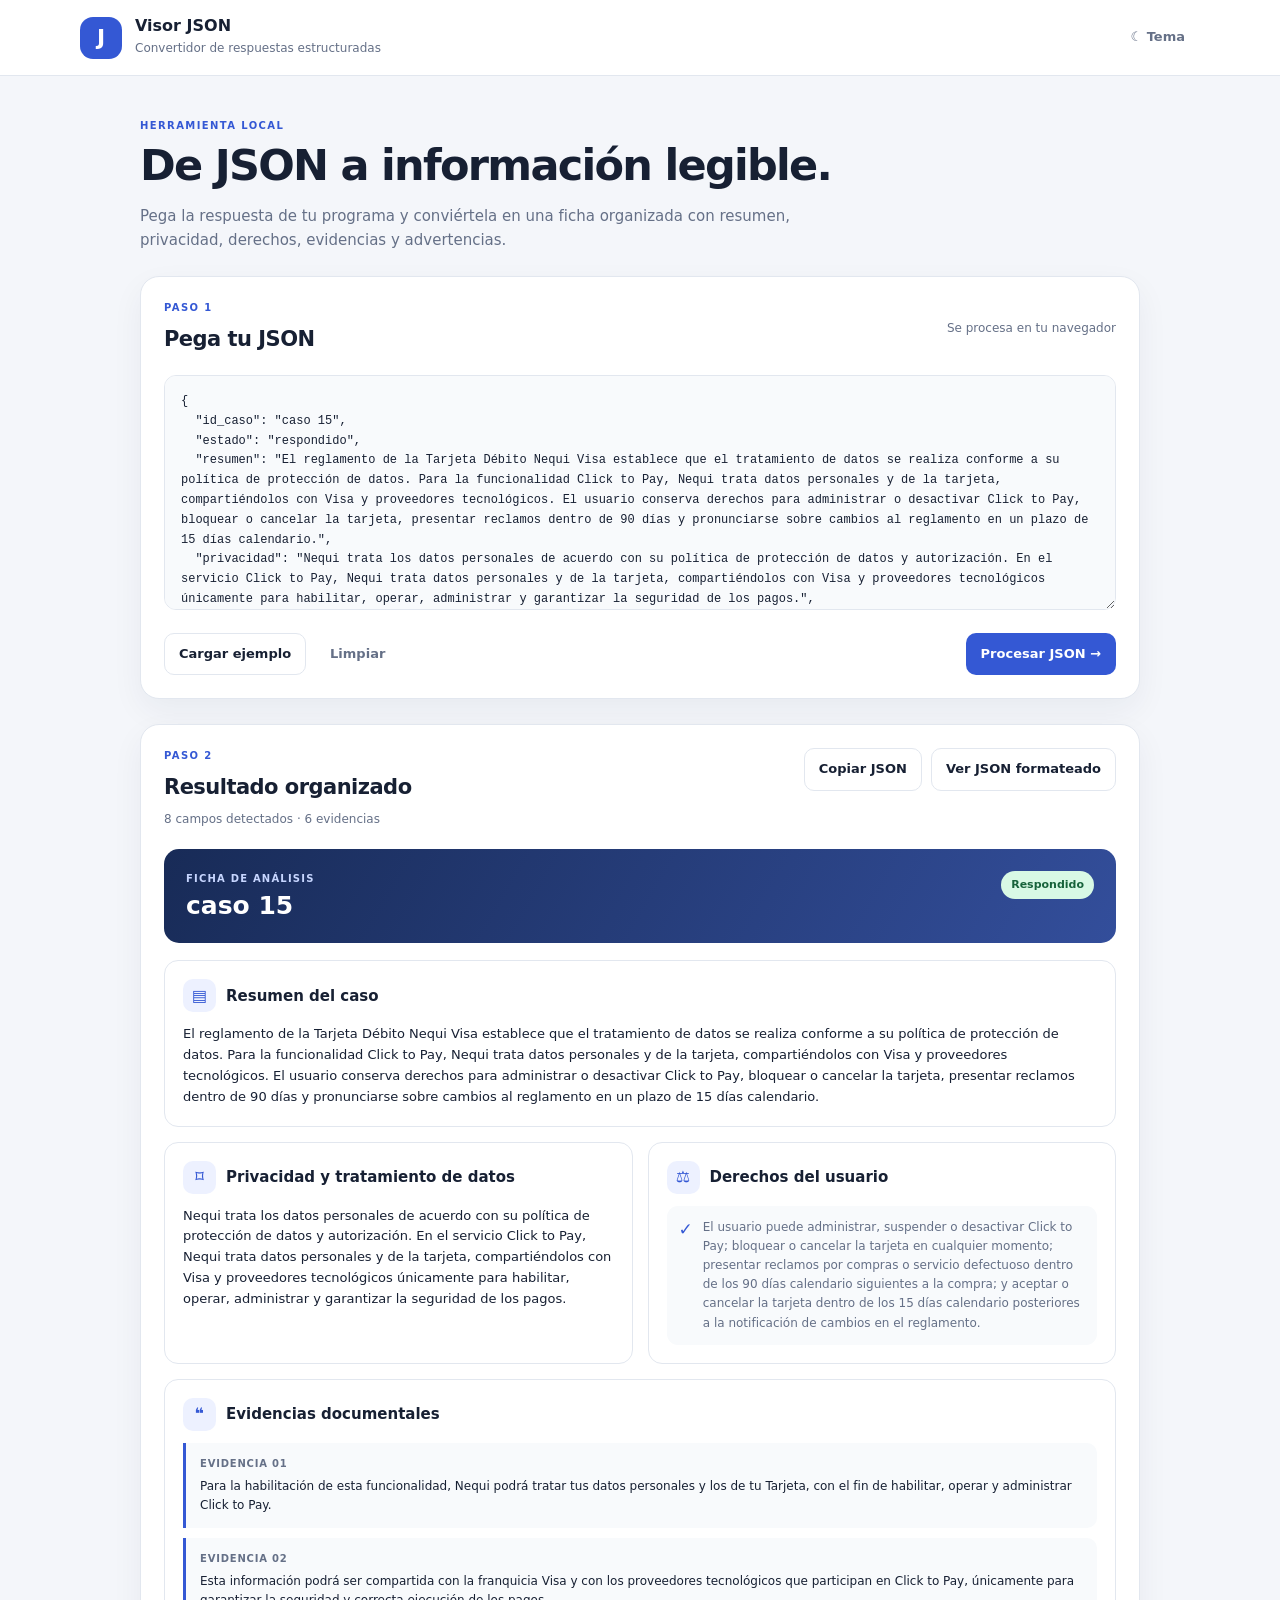
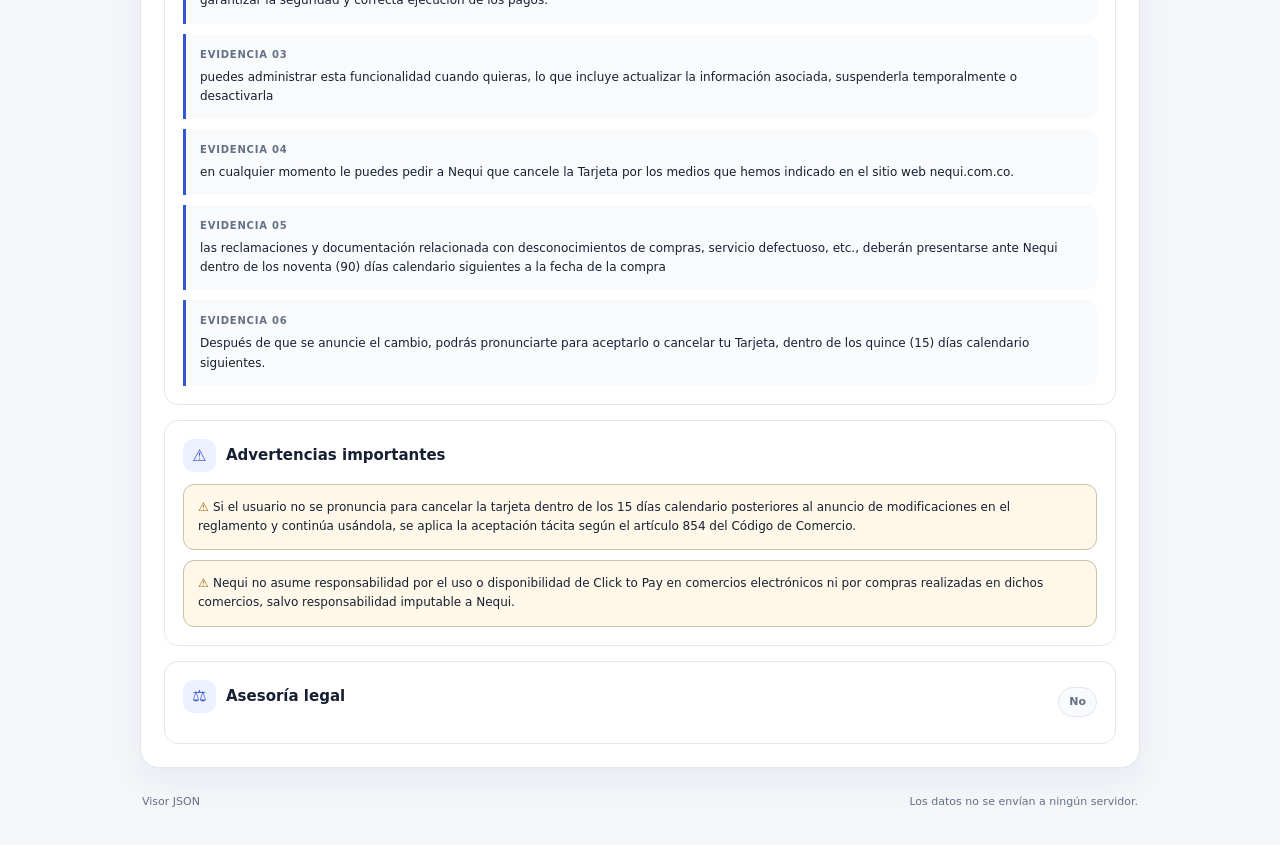
==== index.html @ 6fd96e17 "Add files via upload" ====
<!doctype html>
<html lang="es">
<head>
  <meta charset="utf-8">
  <meta name="viewport" content="width=device-width, initial-scale=1">
  <meta name="theme-color" content="#111827">
  <title>Visor JSON | Analizador de documentos</title>
  <link rel="stylesheet" href="style.css">
</head>
<body>
  <header class="topbar">
    <div class="brand-mark" aria-hidden="true">J</div>
    <div>
      <div class="brand-title">Visor JSON</div>
      <div class="brand-subtitle">Convertidor de respuestas estructuradas</div>
    </div>
    <button id="themeToggle" class="button button-quiet top-theme" type="button" aria-label="Cambiar tema">☾ Tema</button>
  </header>

  <main class="layout">
    <section class="intro">
      <p class="eyebrow">HERRAMIENTA LOCAL</p>
      <h1>De JSON a información legible.</h1>
      <p class="intro-copy">Pega la respuesta de tu programa y conviértela en una ficha organizada con resumen, privacidad, derechos, evidencias y advertencias.</p>
    </section>

    <section class="panel input-panel" aria-labelledby="inputTitle">
      <div class="section-heading">
        <div>
          <p class="eyebrow">PASO 1</p>
          <h2 id="inputTitle">Pega tu JSON</h2>
        </div>
        <span class="small-note">Se procesa en tu navegador</span>
      </div>
      <label class="sr-only" for="jsonInput">Contenido JSON</label>
      <textarea id="jsonInput" spellcheck="false" placeholder='Pega aquí la respuesta JSON de tu programa…'></textarea>
      <div id="errorBox" class="error-box" role="alert" hidden></div>
      <div class="input-actions">
        <div class="action-left">
          <button id="loadExample" class="button button-secondary" type="button">Cargar ejemplo</button>
          <button id="clearInput" class="button button-quiet" type="button">Limpiar</button>
        </div>
        <button id="processJson" class="button button-primary" type="button">Procesar JSON <span aria-hidden="true">→</span></button>
      </div>
    </section>

    <section id="resultSection" class="result-section" aria-labelledby="resultTitle" hidden>
      <div class="result-heading">
        <div>
          <p class="eyebrow">PASO 2</p>
          <h2 id="resultTitle">Resultado organizado</h2>
          <p id="resultMeta" class="small-note"></p>
        </div>
        <div class="result-actions">
          <button id="copyJson" class="button button-secondary" type="button">Copiar JSON</button>
          <button id="showRaw" class="button button-secondary" type="button">Ver JSON formateado</button>
        </div>
      </div>
      <div id="prettyJson" class="pretty-json" hidden><pre><code id="prettyCode"></code></pre></div>
      <div id="visualResult" class="visual-result"></div>
    </section>

    <footer>
      <span>Visor JSON</span>
      <span>Los datos no se envían a ningún servidor.</span>
    </footer>
  </main>
  <script src="script.js"></script>
</body>
</html>
---- style.css ----
:root {
  color-scheme: light;
  --bg: #f4f6fa;
  --surface: #ffffff;
  --surface-soft: #f8fafc;
  --text: #172033;
  --muted: #657087;
  --border: #e2e7ef;
  --accent: #3458d4;
  --accent-hover: #2847b3;
  --accent-soft: #edf1ff;
  --green: #16794b;
  --green-soft: #eaf8f0;
  --amber: #98600b;
  --amber-soft: #fff7e7;
  --red: #b42318;
  --red-soft: #fff0ef;
  --shadow: 0 12px 32px rgba(21, 34, 66, .055);
}
:root.dark {
  color-scheme: dark;
  --bg: #0d1220;
  --surface: #151c2c;
  --surface-soft: #1b2436;
  --text: #edf2fc;
  --muted: #a2aec4;
  --border: #2b354a;
  --accent: #91a7ff;
  --accent-hover: #b2c0ff;
  --accent-soft: #242e50;
  --green: #7ce0ac;
  --green-soft: #17392e;
  --amber: #ffd17a;
  --amber-soft: #3c2f19;
  --red: #ff9e98;
  --red-soft: #432321;
  --shadow: 0 12px 32px rgba(0, 0, 0, .15);
}
* { box-sizing: border-box; }
body {
  margin: 0; background: var(--bg); color: var(--text);
  font-family: Inter, ui-sans-serif, system-ui, -apple-system, BlinkMacSystemFont, "Segoe UI", sans-serif;
  line-height: 1.6; transition: background .2s, color .2s;
}
button, textarea { font: inherit; }
button { cursor: pointer; }
.topbar {
  min-height: 76px; display: flex; align-items: center; gap: 13px;
  padding: 14px max(22px, calc((100vw - 1120px) / 2));
  background: var(--surface); border-bottom: 1px solid var(--border);
}
.brand-mark {
  width: 42px; height: 42px; display: grid; place-items: center; border-radius: 13px;
  background: var(--accent); color: white; font-weight: 800; font-size: 22px;
}
.brand-title { font-size: 16px; font-weight: 750; line-height: 1.25; }
.brand-subtitle { color: var(--muted); font-size: 12px; margin-top: 3px; }
.top-theme { margin-left: auto; }
.layout { width: min(100% - 36px, 1000px); margin: 0 auto; }
.intro { padding: 42px 0 24px; max-width: 760px; }
.eyebrow { margin: 0 0 7px; font-size: 10px; letter-spacing: .14em; font-weight: 800; color: var(--accent); }
h1 { margin: 0; font-size: clamp(29px, 4vw, 43px); line-height: 1.15; letter-spacing: -.04em; }
.intro-copy { max-width: 670px; color: var(--muted); margin: 14px 0 0; font-size: 15px; }
.panel, .result-section { background: var(--surface); border: 1px solid var(--border); border-radius: 19px; box-shadow: var(--shadow); }
.input-panel { padding: 23px; }
.section-heading, .result-heading { display: flex; justify-content: space-between; align-items: center; gap: 16px; }
h2 { font-size: 21px; letter-spacing: -.025em; margin: 0; }
.small-note { color: var(--muted); font-size: 12px; }
textarea {
  width: 100%; min-height: 235px; resize: vertical; margin-top: 18px; padding: 16px;
  border: 1px solid var(--border); border-radius: 12px; outline: none;
  background: var(--surface-soft); color: var(--text);
  font: 12px/1.65 ui-monospace, SFMono-Regular, Menlo, Consolas, monospace;
}
textarea:focus { border-color: var(--accent); box-shadow: 0 0 0 3px color-mix(in srgb, var(--accent) 17%, transparent); }
.input-actions, .action-left, .result-actions { display: flex; align-items: center; gap: 9px; flex-wrap: wrap; }
.input-actions { justify-content: space-between; margin-top: 15px; }
.button { border: 1px solid transparent; border-radius: 10px; padding: 10px 14px; font-size: 13px; font-weight: 700; transition: .15s; }
.button-primary { background: var(--accent); color: #fff; }
:root.dark .button-primary { color: #111827; }
.button-primary:hover { filter: brightness(.95); }
.button-secondary { background: var(--surface); color: var(--text); border-color: var(--border); }
.button-secondary:hover, .button-quiet:hover { background: var(--surface-soft); }
.button-quiet { background: transparent; color: var(--muted); }
.error-box { margin-top: 12px; padding: 12px 14px; border-radius: 10px; color: var(--red); background: var(--red-soft); font-size: 13px; white-space: pre-wrap; }
.result-section { margin-top: 25px; padding: 23px; }
.result-heading { align-items: flex-start; margin-bottom: 20px; }
.result-heading .small-note { margin: 5px 0 0; }
.result-actions { justify-content: flex-end; }
.visual-result { display: grid; gap: 17px; }
.case-banner {
  border-radius: 15px; padding: 22px; color: white;
  background: linear-gradient(120deg, #182b57, #334e9b);
  display: flex; justify-content: space-between; align-items: flex-start; gap: 16px;
}
.case-banner h3 { margin: 3px 0 0; font-size: 25px; line-height: 1.25; overflow-wrap: anywhere; }
.case-label { color: #c7d6ff; font-size: 10px; letter-spacing: .12em; font-weight: 800; text-transform: uppercase; }
.status-pill { display: inline-flex; align-items: center; border-radius: 99px; padding: 5px 10px; font-size: 11px; font-weight: 800; white-space: nowrap; background: #d8f9e5; color: #17633b; }
.status-pill.neutral { background: #e9edf5; color: #48556b; }
.cards-grid { display: grid; grid-template-columns: repeat(2, minmax(0, 1fr)); gap: 15px; }
.info-card { min-width: 0; padding: 18px; border: 1px solid var(--border); border-radius: 14px; background: var(--surface); }
.info-card.full { grid-column: 1 / -1; }
.card-title { display: flex; align-items: center; gap: 10px; margin: 0 0 12px; font-size: 15px; font-weight: 800; }
.card-icon { width: 33px; height: 33px; flex: 0 0 33px; display: grid; place-items: center; border-radius: 10px; background: var(--accent-soft); color: var(--accent); font-size: 16px; }
.card-body { color: var(--text); font-size: 13px; overflow-wrap: anywhere; white-space: pre-wrap; }
.muted { color: var(--muted); }
.rights-list, .evidence-list, .warning-list { display: grid; gap: 10px; }
.right-item { display: flex; align-items: flex-start; gap: 10px; padding: 12px; border-radius: 11px; background: var(--surface-soft); }
.right-symbol { color: var(--accent); font-size: 17px; line-height: 1.4; }
.right-item strong { display: block; font-size: 12px; margin-bottom: 3px; }
.right-item p { margin: 0; color: var(--muted); font-size: 12px; white-space: pre-wrap; overflow-wrap: anywhere; }
.evidence-item { margin: 0; padding: 13px 14px; border-left: 3px solid var(--accent); background: var(--surface-soft); border-radius: 0 10px 10px 0; font-size: 12px; white-space: pre-wrap; overflow-wrap: anywhere; }
.evidence-number { display: block; color: var(--muted); font-size: 10px; font-weight: 800; letter-spacing: .08em; margin-bottom: 5px; }
.warning-item { padding: 13px 14px; background: var(--amber-soft); color: var(--text); border: 1px solid color-mix(in srgb, var(--amber) 28%, var(--border)); border-radius: 11px; font-size: 12px; white-space: pre-wrap; overflow-wrap: anywhere; }
.warning-item::before { content: "⚠ "; color: var(--amber); font-weight: 900; }
.legal-row { display: flex; align-items: center; justify-content: space-between; gap: 15px; }
.bool-pill { padding: 5px 10px; border-radius: 99px; font-size: 11px; font-weight: 800; }
.bool-pill.yes { color: var(--green); background: var(--green-soft); }
.bool-pill.no { color: var(--muted); background: var(--surface-soft); border: 1px solid var(--border); }
.extra-field { display: grid; gap: 6px; }
.extra-field dt { color: var(--muted); font-size: 10px; text-transform: uppercase; letter-spacing: .1em; font-weight: 800; overflow-wrap: anywhere; }
.extra-field dd { margin: 0; font-size: 13px; white-space: pre-wrap; overflow-wrap: anywhere; }
.array-list { padding-left: 19px; margin: 0; display: grid; gap: 7px; font-size: 12px; overflow-wrap: anywhere; }
.pretty-json { border: 1px solid var(--border); background: var(--surface-soft); border-radius: 12px; padding: 15px; margin-bottom: 17px; max-height: 600px; overflow: auto; }
.pretty-json pre { margin: 0; white-space: pre-wrap; overflow-wrap: anywhere; font: 12px/1.7 ui-monospace, SFMono-Regular, Menlo, Consolas, monospace; }
footer { display: flex; justify-content: space-between; gap: 12px; padding: 25px 2px 35px; color: var(--muted); font-size: 11px; }
.sr-only { position: absolute; width: 1px; height: 1px; padding: 0; margin: -1px; overflow: hidden; clip: rect(0,0,0,0); white-space: nowrap; border: 0; }
[hidden] { display: none !important; }
@media (max-width: 680px) {
  .layout { width: min(100% - 22px, 1000px); }
  .topbar { padding: 12px; }
  .intro { padding-top: 30px; }
  .input-panel, .result-section { padding: 16px; border-radius: 15px; }
  .section-heading, .result-heading { align-items: flex-start; flex-direction: column; }
  .top-theme { padding: 8px; }
  .cards-grid { grid-template-columns: 1fr; }
  .info-card.full { grid-column: auto; }
  .case-banner { flex-direction: column; padding: 18px; }
  .case-banner h3 { font-size: 22px; }
  .result-actions { justify-content: flex-start; }
  .input-actions { align-items: stretch; flex-direction: column; }
  .input-actions > button { width: 100%; }
  .action-left > button { flex: 1; }
  footer { flex-direction: column; }
}
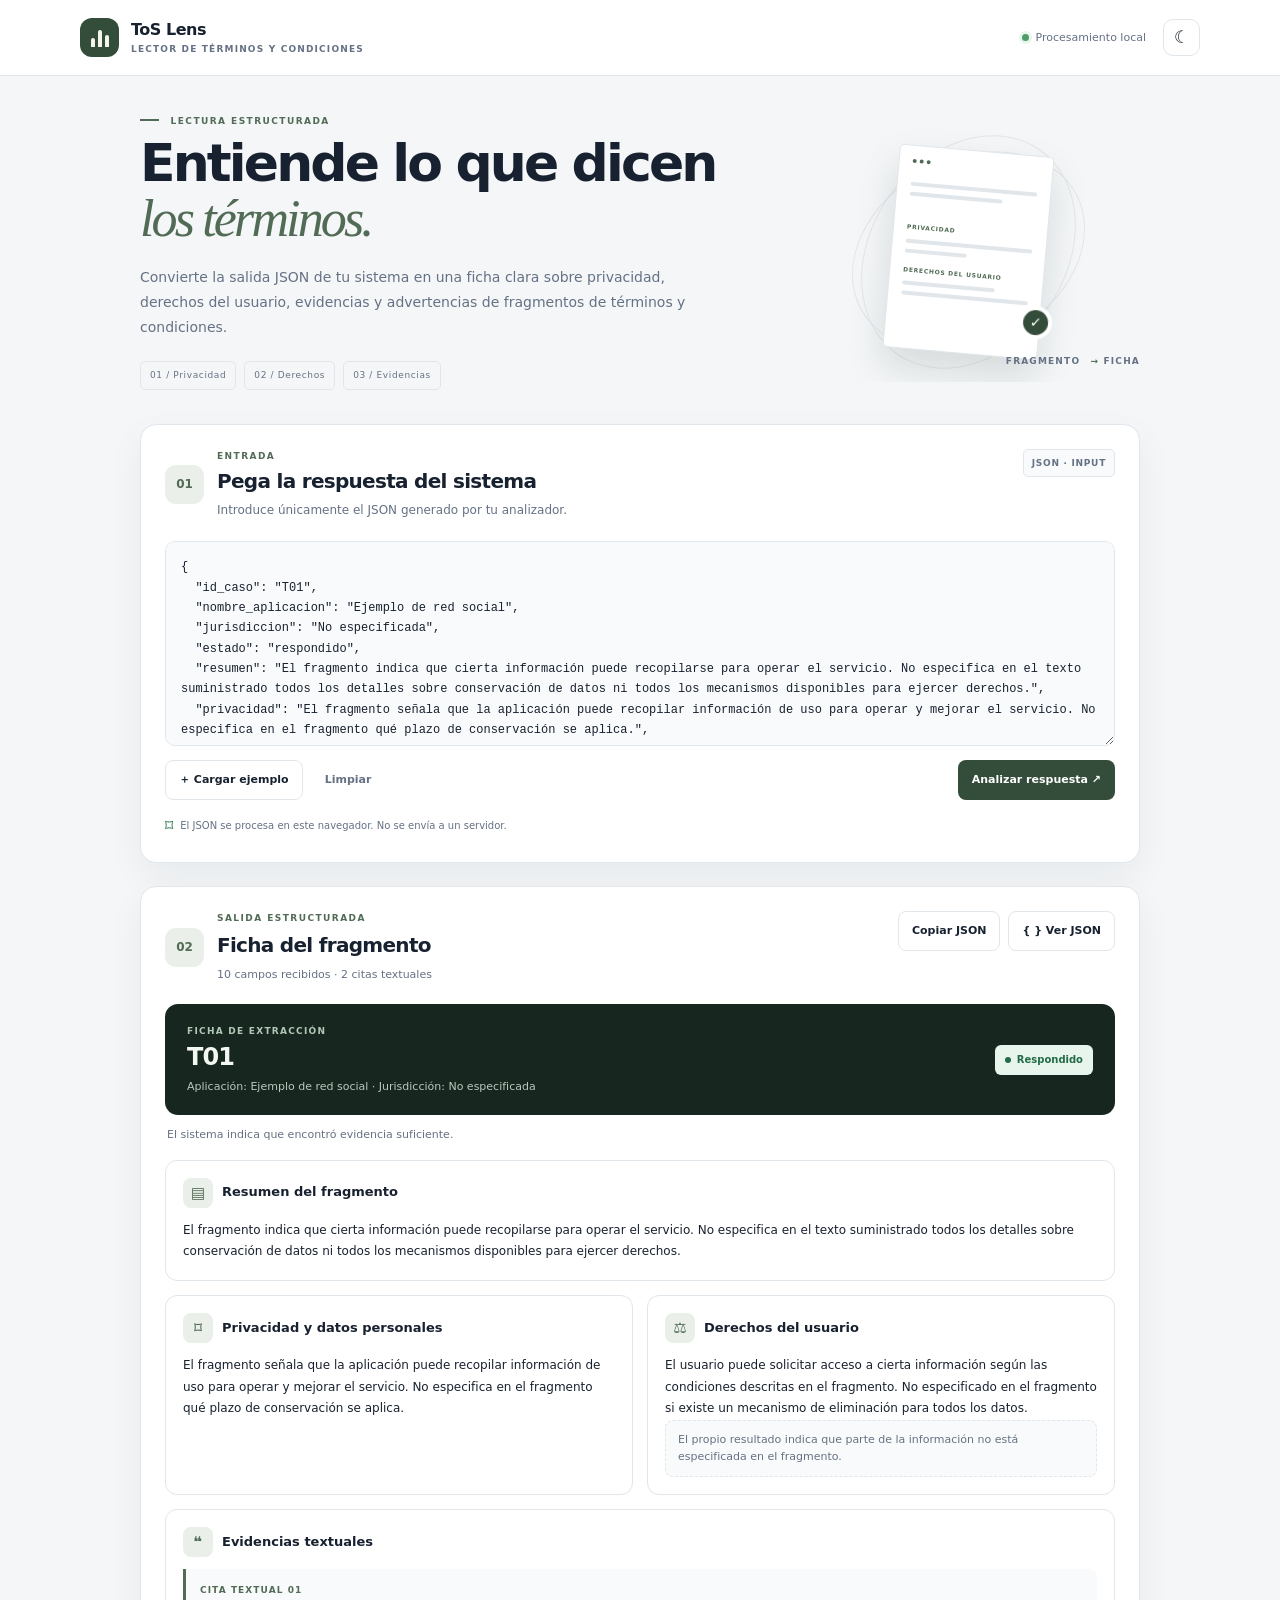
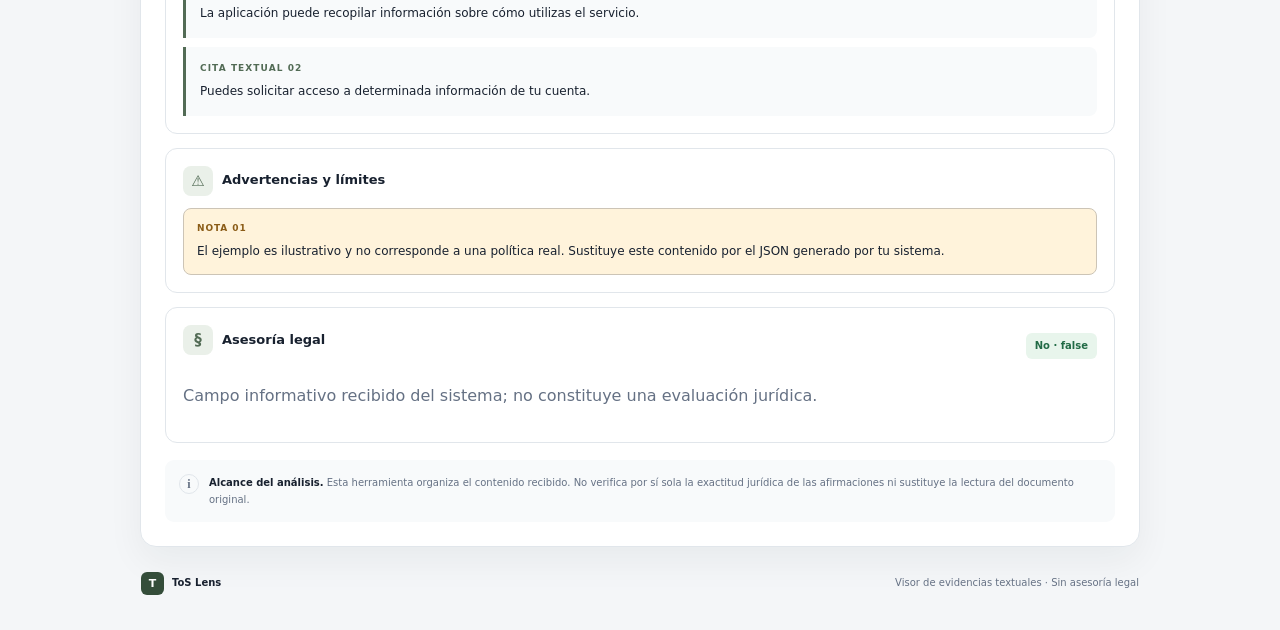
==== commit 7c307b72: "Add files via upload" ====
--- a/index.html
+++ b/index.html
@@ -3,66 +3,98 @@
 <head>
   <meta charset="utf-8">
   <meta name="viewport" content="width=device-width, initial-scale=1">
-  <meta name="theme-color" content="#111827">
-  <title>Visor JSON | Analizador de documentos</title>
+  <meta name="theme-color" content="#101827">
+  <meta name="description" content="Visor estructurado de fragmentos de términos y condiciones de aplicaciones y redes sociales.">
+  <title>ToS Lens | Visor de términos y condiciones</title>
   <link rel="stylesheet" href="style.css">
 </head>
 <body>
   <header class="topbar">
-    <div class="brand-mark" aria-hidden="true">J</div>
-    <div>
-      <div class="brand-title">Visor JSON</div>
-      <div class="brand-subtitle">Convertidor de respuestas estructuradas</div>
+    <a class="brand" href="#" aria-label="ToS Lens, inicio">
+      <span class="brand-mark" aria-hidden="true"><span></span><span></span><span></span></span>
+      <span class="brand-copy">
+        <strong>ToS Lens</strong>
+        <small>LECTOR DE TÉRMINOS Y CONDICIONES</small>
+      </span>
+    </a>
+    <div class="topbar-right">
+      <span class="privacy-note"><span class="privacy-dot"></span> Procesamiento local</span>
+      <button id="themeToggle" class="icon-button" type="button" aria-label="Cambiar tema" title="Cambiar tema">☾</button>
     </div>
-    <button id="themeToggle" class="button button-quiet top-theme" type="button" aria-label="Cambiar tema">☾ Tema</button>
   </header>
 
   <main class="layout">
-    <section class="intro">
-      <p class="eyebrow">HERRAMIENTA LOCAL</p>
-      <h1>De JSON a información legible.</h1>
-      <p class="intro-copy">Pega la respuesta de tu programa y conviértela en una ficha organizada con resumen, privacidad, derechos, evidencias y advertencias.</p>
+    <section class="hero">
+      <div class="hero-copy">
+        <p class="eyebrow"><span class="eyebrow-line"></span> LECTURA ESTRUCTURADA</p>
+        <h1>Entiende lo que dicen<br><em>los términos.</em></h1>
+        <p class="hero-description">Convierte la salida JSON de tu sistema en una ficha clara sobre privacidad, derechos del usuario, evidencias y advertencias de fragmentos de términos y condiciones.</p>
+        <div class="hero-tags">
+          <span>01 / Privacidad</span><span>02 / Derechos</span><span>03 / Evidencias</span>
+        </div>
+      </div>
+      <div class="hero-art" aria-hidden="true">
+        <div class="art-orbit orbit-one"></div><div class="art-orbit orbit-two"></div>
+        <div class="art-document">
+          <div class="art-doc-top"><span></span><span></span><span></span></div>
+          <div class="art-doc-line long"></div><div class="art-doc-line medium"></div>
+          <div class="art-doc-gap"></div>
+          <div class="art-doc-label">PRIVACIDAD</div>
+          <div class="art-doc-line long"></div><div class="art-doc-line short"></div>
+          <div class="art-doc-label second">DERECHOS DEL USUARIO</div>
+          <div class="art-doc-line medium"></div><div class="art-doc-line long"></div>
+          <div class="art-check">✓</div>
+        </div>
+        <div class="art-caption">FRAGMENTO <strong>→</strong> FICHA</div>
+      </div>
     </section>
 
-    <section class="panel input-panel" aria-labelledby="inputTitle">
-      <div class="section-heading">
-        <div>
-          <p class="eyebrow">PASO 1</p>
-          <h2 id="inputTitle">Pega tu JSON</h2>
+    <section class="workflow-card" aria-labelledby="inputTitle">
+      <div class="workflow-heading">
+        <div class="step-number">01</div>
+        <div class="heading-copy">
+          <p class="eyebrow">ENTRADA</p>
+          <h2 id="inputTitle">Pega la respuesta del sistema</h2>
+          <p>Introduce únicamente el JSON generado por tu analizador.</p>
         </div>
-        <span class="small-note">Se procesa en tu navegador</span>
+        <span class="input-badge">JSON · INPUT</span>
       </div>
       <label class="sr-only" for="jsonInput">Contenido JSON</label>
-      <textarea id="jsonInput" spellcheck="false" placeholder='Pega aquí la respuesta JSON de tu programa…'></textarea>
+      <textarea id="jsonInput" spellcheck="false" placeholder='{"id_caso":"T01","estado":"respondido", ...}'></textarea>
       <div id="errorBox" class="error-box" role="alert" hidden></div>
-      <div class="input-actions">
-        <div class="action-left">
-          <button id="loadExample" class="button button-secondary" type="button">Cargar ejemplo</button>
+      <div class="input-footer">
+        <div class="input-tools">
+          <button id="loadExample" class="button button-outline" type="button"><span aria-hidden="true">＋</span> Cargar ejemplo</button>
           <button id="clearInput" class="button button-quiet" type="button">Limpiar</button>
         </div>
-        <button id="processJson" class="button button-primary" type="button">Procesar JSON <span aria-hidden="true">→</span></button>
+        <button id="processJson" class="button button-primary" type="button">Analizar respuesta <span aria-hidden="true">↗</span></button>
       </div>
+      <p class="local-hint"><span aria-hidden="true">⌑</span> El JSON se procesa en este navegador. No se envía a un servidor.</p>
     </section>
 
     <section id="resultSection" class="result-section" aria-labelledby="resultTitle" hidden>
       <div class="result-heading">
-        <div>
-          <p class="eyebrow">PASO 2</p>
-          <h2 id="resultTitle">Resultado organizado</h2>
-          <p id="resultMeta" class="small-note"></p>
+        <div class="result-heading-title">
+          <div class="step-number">02</div>
+          <div>
+            <p class="eyebrow">SALIDA ESTRUCTURADA</p>
+            <h2 id="resultTitle">Ficha del fragmento</h2>
+            <p id="resultMeta" class="result-meta"></p>
+          </div>
         </div>
         <div class="result-actions">
-          <button id="copyJson" class="button button-secondary" type="button">Copiar JSON</button>
-          <button id="showRaw" class="button button-secondary" type="button">Ver JSON formateado</button>
+          <button id="copyJson" class="button button-outline" type="button">Copiar JSON</button>
+          <button id="showRaw" class="button button-outline" type="button">{ } Ver JSON</button>
         </div>
       </div>
       <div id="prettyJson" class="pretty-json" hidden><pre><code id="prettyCode"></code></pre></div>
       <div id="visualResult" class="visual-result"></div>
+      <div class="method-note"><span class="method-icon">i</span><p><strong>Alcance del análisis.</strong> Esta herramienta organiza el contenido recibido. No verifica por sí sola la exactitud jurídica de las afirmaciones ni sustituye la lectura del documento original.</p></div>
     </section>
 
     <footer>
-      <span>Visor JSON</span>
-      <span>Los datos no se envían a ningún servidor.</span>
+      <div class="footer-brand"><span class="footer-mark">T</span><strong>ToS Lens</strong></div>
+      <p>Visor de evidencias textuales · Sin asesoría legal</p>
     </footer>
   </main>
   <script src="script.js"></script>
--- a/style.css
+++ b/style.css
@@ -1,145 +1,45 @@
 :root {
   color-scheme: light;
-  --bg: #f4f6fa;
-  --surface: #ffffff;
-  --surface-soft: #f8fafc;
-  --text: #172033;
-  --muted: #657087;
-  --border: #e2e7ef;
-  --accent: #3458d4;
-  --accent-hover: #2847b3;
-  --accent-soft: #edf1ff;
-  --green: #16794b;
-  --green-soft: #eaf8f0;
-  --amber: #98600b;
-  --amber-soft: #fff7e7;
-  --red: #b42318;
-  --red-soft: #fff0ef;
-  --shadow: 0 12px 32px rgba(21, 34, 66, .055);
+  --bg: #f4f6f8; --surface: #fff; --surface-alt: #f8fafb; --text: #18212f;
+  --muted: #657184; --border: #e1e6eb; --accent: #526b55; --accent-strong: #344d3a;
+  --accent-soft: #eaf0e9; --ink: #14201a; --hero: #17271f; --hero-muted: #bac9bd;
+  --green: #226b46; --green-bg: #e8f5ec; --amber: #8b5c17; --amber-bg: #fff3db;
+  --red: #a53e3e; --red-bg: #ffebea; --blue: #3f5d89; --blue-bg: #edf2fa;
+  --shadow: 0 14px 36px rgba(24, 40, 31, .055);
 }
 :root.dark {
   color-scheme: dark;
-  --bg: #0d1220;
-  --surface: #151c2c;
-  --surface-soft: #1b2436;
-  --text: #edf2fc;
-  --muted: #a2aec4;
-  --border: #2b354a;
-  --accent: #91a7ff;
-  --accent-hover: #b2c0ff;
-  --accent-soft: #242e50;
-  --green: #7ce0ac;
-  --green-soft: #17392e;
-  --amber: #ffd17a;
-  --amber-soft: #3c2f19;
-  --red: #ff9e98;
-  --red-soft: #432321;
-  --shadow: 0 12px 32px rgba(0, 0, 0, .15);
+  --bg: #101611; --surface: #18211b; --surface-alt: #202b23; --text: #edf3ed;
+  --muted: #a5b3a8; --border: #344237; --accent: #a8c4a9; --accent-strong: #c4d9c4;
+  --accent-soft: #293a2d; --ink: #14201a; --hero: #0e1912; --hero-muted: #aabaae;
+  --green: #9bdbb2; --green-bg: #1e3929; --amber: #f0c477; --amber-bg: #3b301c;
+  --red: #ffaaa5; --red-bg: #432624; --blue: #b3c9f1; --blue-bg: #26354b;
+  --shadow: 0 14px 36px rgba(0, 0, 0, .16);
 }
 * { box-sizing: border-box; }
-body {
-  margin: 0; background: var(--bg); color: var(--text);
-  font-family: Inter, ui-sans-serif, system-ui, -apple-system, BlinkMacSystemFont, "Segoe UI", sans-serif;
-  line-height: 1.6; transition: background .2s, color .2s;
-}
+html { scroll-behavior: smooth; }
+body { margin: 0; background: var(--bg); color: var(--text); font-family: Inter, ui-sans-serif, system-ui, -apple-system, BlinkMacSystemFont, "Segoe UI", sans-serif; line-height: 1.6; transition: background .2s, color .2s; }
 button, textarea { font: inherit; }
 button { cursor: pointer; }
-.topbar {
-  min-height: 76px; display: flex; align-items: center; gap: 13px;
-  padding: 14px max(22px, calc((100vw - 1120px) / 2));
-  background: var(--surface); border-bottom: 1px solid var(--border);
-}
-.brand-mark {
-  width: 42px; height: 42px; display: grid; place-items: center; border-radius: 13px;
-  background: var(--accent); color: white; font-weight: 800; font-size: 22px;
-}
-.brand-title { font-size: 16px; font-weight: 750; line-height: 1.25; }
-.brand-subtitle { color: var(--muted); font-size: 12px; margin-top: 3px; }
-.top-theme { margin-left: auto; }
-.layout { width: min(100% - 36px, 1000px); margin: 0 auto; }
-.intro { padding: 42px 0 24px; max-width: 760px; }
-.eyebrow { margin: 0 0 7px; font-size: 10px; letter-spacing: .14em; font-weight: 800; color: var(--accent); }
-h1 { margin: 0; font-size: clamp(29px, 4vw, 43px); line-height: 1.15; letter-spacing: -.04em; }
-.intro-copy { max-width: 670px; color: var(--muted); margin: 14px 0 0; font-size: 15px; }
-.panel, .result-section { background: var(--surface); border: 1px solid var(--border); border-radius: 19px; box-shadow: var(--shadow); }
-.input-panel { padding: 23px; }
-.section-heading, .result-heading { display: flex; justify-content: space-between; align-items: center; gap: 16px; }
-h2 { font-size: 21px; letter-spacing: -.025em; margin: 0; }
-.small-note { color: var(--muted); font-size: 12px; }
-textarea {
-  width: 100%; min-height: 235px; resize: vertical; margin-top: 18px; padding: 16px;
-  border: 1px solid var(--border); border-radius: 12px; outline: none;
-  background: var(--surface-soft); color: var(--text);
-  font: 12px/1.65 ui-monospace, SFMono-Regular, Menlo, Consolas, monospace;
-}
-textarea:focus { border-color: var(--accent); box-shadow: 0 0 0 3px color-mix(in srgb, var(--accent) 17%, transparent); }
-.input-actions, .action-left, .result-actions { display: flex; align-items: center; gap: 9px; flex-wrap: wrap; }
-.input-actions { justify-content: space-between; margin-top: 15px; }
-.button { border: 1px solid transparent; border-radius: 10px; padding: 10px 14px; font-size: 13px; font-weight: 700; transition: .15s; }
-.button-primary { background: var(--accent); color: #fff; }
-:root.dark .button-primary { color: #111827; }
-.button-primary:hover { filter: brightness(.95); }
-.button-secondary { background: var(--surface); color: var(--text); border-color: var(--border); }
-.button-secondary:hover, .button-quiet:hover { background: var(--surface-soft); }
-.button-quiet { background: transparent; color: var(--muted); }
-.error-box { margin-top: 12px; padding: 12px 14px; border-radius: 10px; color: var(--red); background: var(--red-soft); font-size: 13px; white-space: pre-wrap; }
-.result-section { margin-top: 25px; padding: 23px; }
-.result-heading { align-items: flex-start; margin-bottom: 20px; }
-.result-heading .small-note { margin: 5px 0 0; }
-.result-actions { justify-content: flex-end; }
-.visual-result { display: grid; gap: 17px; }
-.case-banner {
-  border-radius: 15px; padding: 22px; color: white;
-  background: linear-gradient(120deg, #182b57, #334e9b);
-  display: flex; justify-content: space-between; align-items: flex-start; gap: 16px;
-}
-.case-banner h3 { margin: 3px 0 0; font-size: 25px; line-height: 1.25; overflow-wrap: anywhere; }
-.case-label { color: #c7d6ff; font-size: 10px; letter-spacing: .12em; font-weight: 800; text-transform: uppercase; }
-.status-pill { display: inline-flex; align-items: center; border-radius: 99px; padding: 5px 10px; font-size: 11px; font-weight: 800; white-space: nowrap; background: #d8f9e5; color: #17633b; }
-.status-pill.neutral { background: #e9edf5; color: #48556b; }
-.cards-grid { display: grid; grid-template-columns: repeat(2, minmax(0, 1fr)); gap: 15px; }
-.info-card { min-width: 0; padding: 18px; border: 1px solid var(--border); border-radius: 14px; background: var(--surface); }
-.info-card.full { grid-column: 1 / -1; }
-.card-title { display: flex; align-items: center; gap: 10px; margin: 0 0 12px; font-size: 15px; font-weight: 800; }
-.card-icon { width: 33px; height: 33px; flex: 0 0 33px; display: grid; place-items: center; border-radius: 10px; background: var(--accent-soft); color: var(--accent); font-size: 16px; }
-.card-body { color: var(--text); font-size: 13px; overflow-wrap: anywhere; white-space: pre-wrap; }
-.muted { color: var(--muted); }
-.rights-list, .evidence-list, .warning-list { display: grid; gap: 10px; }
-.right-item { display: flex; align-items: flex-start; gap: 10px; padding: 12px; border-radius: 11px; background: var(--surface-soft); }
-.right-symbol { color: var(--accent); font-size: 17px; line-height: 1.4; }
-.right-item strong { display: block; font-size: 12px; margin-bottom: 3px; }
-.right-item p { margin: 0; color: var(--muted); font-size: 12px; white-space: pre-wrap; overflow-wrap: anywhere; }
-.evidence-item { margin: 0; padding: 13px 14px; border-left: 3px solid var(--accent); background: var(--surface-soft); border-radius: 0 10px 10px 0; font-size: 12px; white-space: pre-wrap; overflow-wrap: anywhere; }
-.evidence-number { display: block; color: var(--muted); font-size: 10px; font-weight: 800; letter-spacing: .08em; margin-bottom: 5px; }
-.warning-item { padding: 13px 14px; background: var(--amber-soft); color: var(--text); border: 1px solid color-mix(in srgb, var(--amber) 28%, var(--border)); border-radius: 11px; font-size: 12px; white-space: pre-wrap; overflow-wrap: anywhere; }
-.warning-item::before { content: "⚠ "; color: var(--amber); font-weight: 900; }
-.legal-row { display: flex; align-items: center; justify-content: space-between; gap: 15px; }
-.bool-pill { padding: 5px 10px; border-radius: 99px; font-size: 11px; font-weight: 800; }
-.bool-pill.yes { color: var(--green); background: var(--green-soft); }
-.bool-pill.no { color: var(--muted); background: var(--surface-soft); border: 1px solid var(--border); }
-.extra-field { display: grid; gap: 6px; }
-.extra-field dt { color: var(--muted); font-size: 10px; text-transform: uppercase; letter-spacing: .1em; font-weight: 800; overflow-wrap: anywhere; }
-.extra-field dd { margin: 0; font-size: 13px; white-space: pre-wrap; overflow-wrap: anywhere; }
-.array-list { padding-left: 19px; margin: 0; display: grid; gap: 7px; font-size: 12px; overflow-wrap: anywhere; }
-.pretty-json { border: 1px solid var(--border); background: var(--surface-soft); border-radius: 12px; padding: 15px; margin-bottom: 17px; max-height: 600px; overflow: auto; }
-.pretty-json pre { margin: 0; white-space: pre-wrap; overflow-wrap: anywhere; font: 12px/1.7 ui-monospace, SFMono-Regular, Menlo, Consolas, monospace; }
-footer { display: flex; justify-content: space-between; gap: 12px; padding: 25px 2px 35px; color: var(--muted); font-size: 11px; }
-.sr-only { position: absolute; width: 1px; height: 1px; padding: 0; margin: -1px; overflow: hidden; clip: rect(0,0,0,0); white-space: nowrap; border: 0; }
-[hidden] { display: none !important; }
-@media (max-width: 680px) {
-  .layout { width: min(100% - 22px, 1000px); }
-  .topbar { padding: 12px; }
-  .intro { padding-top: 30px; }
-  .input-panel, .result-section { padding: 16px; border-radius: 15px; }
-  .section-heading, .result-heading { align-items: flex-start; flex-direction: column; }
-  .top-theme { padding: 8px; }
-  .cards-grid { grid-template-columns: 1fr; }
-  .info-card.full { grid-column: auto; }
-  .case-banner { flex-direction: column; padding: 18px; }
-  .case-banner h3 { font-size: 22px; }
-  .result-actions { justify-content: flex-start; }
-  .input-actions { align-items: stretch; flex-direction: column; }
-  .input-actions > button { width: 100%; }
-  .action-left > button { flex: 1; }
-  footer { flex-direction: column; }
-}
+.topbar { height: 76px; padding: 0 max(24px, calc((100vw - 1120px) / 2)); display: flex; align-items: center; justify-content: space-between; background: var(--surface); border-bottom: 1px solid var(--border); }
+.brand { display: flex; align-items: center; gap: 12px; color: var(--text); text-decoration: none; }
+.brand-mark { width: 39px; height: 39px; border-radius: 12px; display: flex; align-items: end; justify-content: center; gap: 3px; padding: 10px; background: var(--accent-strong); }
+.brand-mark span { display: block; width: 4px; border-radius: 4px 4px 1px 1px; background: #f3f5ed; }
+.brand-mark span:nth-child(1) { height: 9px; }.brand-mark span:nth-child(2) { height: 17px; }.brand-mark span:nth-child(3) { height: 12px; }
+.brand-copy { display: grid; line-height: 1.25; gap: 4px; }.brand-copy strong { font-size: 16px; letter-spacing: -.03em; }.brand-copy small { font-size: 9px; color: var(--muted); letter-spacing: .13em; font-weight: 800; }
+.topbar-right { display: flex; align-items: center; gap: 17px; }.privacy-note { font-size: 11px; color: var(--muted); display: flex; align-items: center; gap: 7px; }.privacy-dot { width: 7px; height: 7px; border-radius: 50%; background: #4d9c69; box-shadow: 0 0 0 3px var(--green-bg); }
+.icon-button { border: 1px solid var(--border); border-radius: 10px; background: var(--surface); color: var(--text); width: 37px; height: 37px; font-size: 17px; }
+.layout { width: min(100% - 40px, 1000px); margin: 0 auto; }
+.hero { min-height: 330px; display: grid; grid-template-columns: 1.3fr .7fr; align-items: center; padding: 38px 0 34px; gap: 20px; }
+.hero-copy { max-width: 610px; }.eyebrow { margin: 0 0 8px; color: var(--accent); font-size: 9px; letter-spacing: .16em; font-weight: 850; }.eyebrow-line { display: inline-block; width: 19px; height: 2px; margin: 0 7px 3px 0; background: var(--accent); }
+h1 { font-size: clamp(34px, 4.4vw, 52px); line-height: 1.05; letter-spacing: -.055em; margin: 0; font-weight: 780; }.hero h1 em { font-family: Georgia, "Times New Roman", serif; font-weight: 500; color: var(--accent); }
+.hero-description { max-width: 570px; margin: 18px 0 21px; color: var(--muted); font-size: 14px; line-height: 1.8; }.hero-tags { display: flex; flex-wrap: wrap; gap: 8px; }.hero-tags span { font-size: 9px; color: var(--muted); padding: 6px 9px; border: 1px solid var(--border); border-radius: 5px; letter-spacing: .07em; }
+.hero-art { height: 260px; position: relative; display: grid; place-items: center; overflow: hidden; }.art-orbit { position: absolute; border: 1px solid var(--border); border-radius: 50%; transform: rotate(-28deg); }.orbit-one { width: 245px; height: 185px; }.orbit-two { width: 195px; height: 250px; transform: rotate(35deg); }.art-document { position: relative; width: 155px; height: 204px; background: var(--surface); border: 1px solid var(--border); border-radius: 5px; padding: 13px; box-shadow: 0 18px 38px rgba(16, 35, 23, .13); transform: rotate(5deg); }.art-doc-top { display: flex; gap: 3px; margin-bottom: 19px; }.art-doc-top span { width: 4px; height: 4px; border-radius: 50%; background: var(--accent); }.art-doc-line { height: 4px; background: var(--border); border-radius: 3px; margin: 6px 0; }.art-doc-line.long { width: 100%; }.art-doc-line.medium { width: 73%; }.art-doc-line.short { width: 49%; }.art-doc-gap { height: 13px; }.art-doc-label { font-size: 6px; letter-spacing: .12em; font-weight: 900; color: var(--accent); margin: 7px 0; }.art-doc-label.second { margin-top: 12px; }.art-check { position: absolute; right: -13px; bottom: 20px; display: grid; place-items: center; width: 33px; height: 33px; background: var(--accent-strong); color: white; border-radius: 50%; border: 4px solid var(--surface); font-size: 14px; }.art-caption { position: absolute; right: 0; bottom: 13px; color: var(--muted); font-size: 9px; font-weight: 800; letter-spacing: .13em; }.art-caption strong { color: var(--accent); margin-left: 6px; }
+.workflow-card, .result-section { border: 1px solid var(--border); background: var(--surface); border-radius: 16px; box-shadow: var(--shadow); }.workflow-card { padding: 24px; }.workflow-heading { display: flex; align-items: center; gap: 13px; }.step-number { width: 39px; height: 39px; display: grid; place-items: center; border-radius: 11px; background: var(--accent-soft); color: var(--accent); font-size: 12px; font-weight: 900; flex: 0 0 39px; }.heading-copy { flex: 1; }.heading-copy .eyebrow { margin-bottom: 2px; }.heading-copy h2, .result-heading h2 { margin: 0; font-size: 20px; letter-spacing: -.035em; }.heading-copy p:last-child { margin: 4px 0 0; color: var(--muted); font-size: 12px; }.input-badge { align-self: flex-start; font-size: 9px; font-weight: 800; letter-spacing: .08em; padding: 6px 8px; border-radius: 5px; background: var(--surface-alt); color: var(--muted); border: 1px solid var(--border); }
+textarea { display: block; width: 100%; min-height: 205px; resize: vertical; margin-top: 21px; padding: 15px; border: 1px solid var(--border); border-radius: 10px; outline: none; background: var(--surface-alt); color: var(--text); font: 12px/1.7 ui-monospace, SFMono-Regular, Menlo, Consolas, monospace; }textarea:focus { border-color: var(--accent); box-shadow: 0 0 0 3px color-mix(in srgb, var(--accent) 18%, transparent); }
+.input-footer { display: flex; align-items: center; justify-content: space-between; gap: 12px; margin-top: 14px; }.input-tools, .result-actions { display: flex; flex-wrap: wrap; gap: 8px; align-items: center; }.button { padding: 10px 13px; border-radius: 8px; border: 1px solid transparent; font-size: 11px; font-weight: 800; transition: .15s; }.button-primary { background: var(--accent-strong); color: white; }.button-primary:hover { filter: brightness(1.12); }.button-outline { background: var(--surface); border-color: var(--border); color: var(--text); }.button-outline:hover, .button-quiet:hover { background: var(--surface-alt); }.button-quiet { background: transparent; color: var(--muted); }.local-hint { display: flex; align-items: center; gap: 7px; color: var(--muted); font-size: 10px; margin: 13px 0 0; }.local-hint span { color: var(--green); font-size: 16px; }.error-box { margin-top: 12px; padding: 12px; border-radius: 9px; color: var(--red); background: var(--red-bg); font-size: 12px; white-space: pre-wrap; }[hidden] { display: none !important; }
+.result-section { margin-top: 23px; padding: 24px; }.result-heading { display: flex; justify-content: space-between; align-items: flex-start; gap: 16px; margin-bottom: 21px; }.result-heading-title { display: flex; align-items: center; gap: 13px; }.result-heading .eyebrow { margin-bottom: 3px; }.result-meta { color: var(--muted); font-size: 11px; margin: 5px 0 0; }.visual-result { display: grid; gap: 16px; }.case-banner { background: var(--hero); color: #f3f7f1; border-radius: 13px; padding: 20px 22px; display: flex; justify-content: space-between; align-items: center; gap: 15px; }.case-overline { color: #b3c9b7; font-size: 9px; letter-spacing: .14em; font-weight: 800; }.case-banner h3 { font-size: 24px; margin: 3px 0 0; line-height: 1.25; letter-spacing: -.04em; overflow-wrap: anywhere; }.case-context { color: var(--hero-muted); font-size: 11px; margin-top: 6px; }.status-pill { display: inline-flex; align-items: center; gap: 6px; border-radius: 6px; padding: 7px 10px; font-size: 10px; font-weight: 900; white-space: nowrap; background: var(--green-bg); color: var(--green); }.status-pill::before { content: ""; width: 6px; height: 6px; border-radius: 50%; background: currentColor; }.status-pill.insufficient { color: var(--amber); background: var(--amber-bg); }.status-pill.abstention { color: var(--red); background: var(--red-bg); }.status-pill.unknown { color: var(--blue); background: var(--blue-bg); }
+.cards-grid { display: grid; grid-template-columns: repeat(2, minmax(0, 1fr)); gap: 14px; }.info-card { min-width: 0; border: 1px solid var(--border); border-radius: 12px; padding: 17px; background: var(--surface); }.info-card.full { grid-column: 1 / -1; }.card-title { display: flex; align-items: center; gap: 9px; margin: 0 0 12px; font-size: 13px; font-weight: 850; }.card-icon { width: 30px; height: 30px; flex: 0 0 30px; display: grid; place-items: center; border-radius: 8px; color: var(--accent); background: var(--accent-soft); font-size: 15px; }.card-body { color: var(--text); font-size: 12px; line-height: 1.8; overflow-wrap: anywhere; white-space: pre-wrap; }.muted { color: var(--muted); }
+.rights-list, .evidence-list, .warning-list { display: grid; gap: 9px; }.right-item { display: flex; gap: 10px; align-items: flex-start; padding: 11px; border-radius: 8px; background: var(--surface-alt); }.right-symbol { color: var(--accent); font-size: 15px; font-weight: 900; }.right-item p { margin: 0; color: var(--text); font-size: 12px; line-height: 1.7; white-space: pre-wrap; overflow-wrap: anywhere; }.evidence-item { margin: 0; padding: 13px 14px; border-left: 3px solid var(--accent); border-radius: 0 8px 8px 0; background: var(--surface-alt); color: var(--text); font-size: 12px; line-height: 1.8; white-space: pre-wrap; overflow-wrap: anywhere; }.evidence-number { display: block; margin-bottom: 5px; color: var(--accent); font-size: 9px; letter-spacing: .12em; font-weight: 900; }.warning-item { padding: 12px 13px; border: 1px solid color-mix(in srgb, var(--amber) 25%, var(--border)); border-radius: 8px; background: var(--amber-bg); color: var(--text); font-size: 12px; line-height: 1.75; white-space: pre-wrap; overflow-wrap: anywhere; }.warning-label { display: block; color: var(--amber); font-size: 9px; letter-spacing: .1em; font-weight: 900; margin-bottom: 5px; }.empty-state { border: 1px dashed var(--border); border-radius: 8px; padding: 14px; color: var(--muted); font-size: 12px; }.absence-note { background: var(--surface-alt); border: 1px dashed var(--border); border-radius: 8px; padding: 10px 12px; color: var(--muted); font-size: 11px; }.legal-row { display: flex; align-items: center; justify-content: space-between; gap: 12px; }.bool-pill { padding: 5px 9px; border-radius: 6px; font-size: 10px; font-weight: 900; }.bool-pill.no { color: var(--green); background: var(--green-bg); }.bool-pill.yes { color: var(--amber); background: var(--amber-bg); }.bool-pill.other { color: var(--muted); background: var(--surface-alt); border: 1px solid var(--border); }.extra-field { display: grid; gap: 5px; padding: 10px 0; border-bottom: 1px solid var(--border); }.extra-field:last-child { border-bottom: 0; }.extra-field dt { color: var(--muted); font-size: 9px; text-transform: uppercase; letter-spacing: .1em; font-weight: 850; overflow-wrap: anywhere; }.extra-field dd { margin: 0; font-size: 12px; white-space: pre-wrap; overflow-wrap: anywhere; }.array-list { padding-left: 18px; margin: 0; display: grid; gap: 7px; font-size: 12px; }.pretty-json { border: 1px solid var(--border); background: var(--surface-alt); border-radius: 10px; padding: 15px; margin-bottom: 16px; max-height: 540px; overflow: auto; }.pretty-json pre { margin: 0; white-space: pre-wrap; overflow-wrap: anywhere; font: 11px/1.7 ui-monospace, SFMono-Regular, Menlo, Consolas, monospace; }.method-note { display: flex; align-items: flex-start; gap: 10px; padding: 14px; margin-top: 17px; border-radius: 9px; background: var(--surface-alt); }.method-icon { display: grid; place-items: center; width: 20px; height: 20px; flex: 0 0 20px; border: 1px solid var(--border); border-radius: 50%; font-family: Georgia, serif; font-weight: 800; color: var(--muted); font-size: 12px; }.method-note p { margin: 0; color: var(--muted); font-size: 10px; line-height: 1.7; }.method-note strong { color: var(--text); }
+footer { display: flex; align-items: center; justify-content: space-between; gap: 12px; padding: 25px 1px 35px; color: var(--muted); font-size: 10px; }.footer-brand { display: flex; align-items: center; gap: 8px; color: var(--text); }.footer-mark { width: 23px; height: 23px; display: grid; place-items: center; border-radius: 6px; background: var(--accent-strong); color: white; font-size: 11px; font-weight: 900; }footer p { margin: 0; }.sr-only { position: absolute; width: 1px; height: 1px; padding: 0; margin: -1px; overflow: hidden; clip: rect(0,0,0,0); white-space: nowrap; border: 0; }
+@media (max-width: 720px) { .topbar { padding: 0 16px; }.layout { width: min(100% - 22px, 1000px); }.hero { grid-template-columns: 1fr; padding: 34px 0 22px; }.hero-art { display: none; }.hero-description { font-size: 13px; }.workflow-card, .result-section { padding: 16px; }.input-badge { display: none; }.input-footer, .result-heading { align-items: stretch; flex-direction: column; }.input-tools > button { flex: 1; }.input-footer > button { width: 100%; }.result-heading-title { align-items: flex-start; }.result-actions { justify-content: flex-start; }.cards-grid { grid-template-columns: 1fr; }.info-card.full { grid-column: auto; }.case-banner { align-items: flex-start; flex-direction: column; }.case-banner h3 { font-size: 21px; }.privacy-note { font-size: 0; gap: 0; }.privacy-dot { width: 8px; height: 8px; }footer { align-items: flex-start; flex-direction: column; } }
